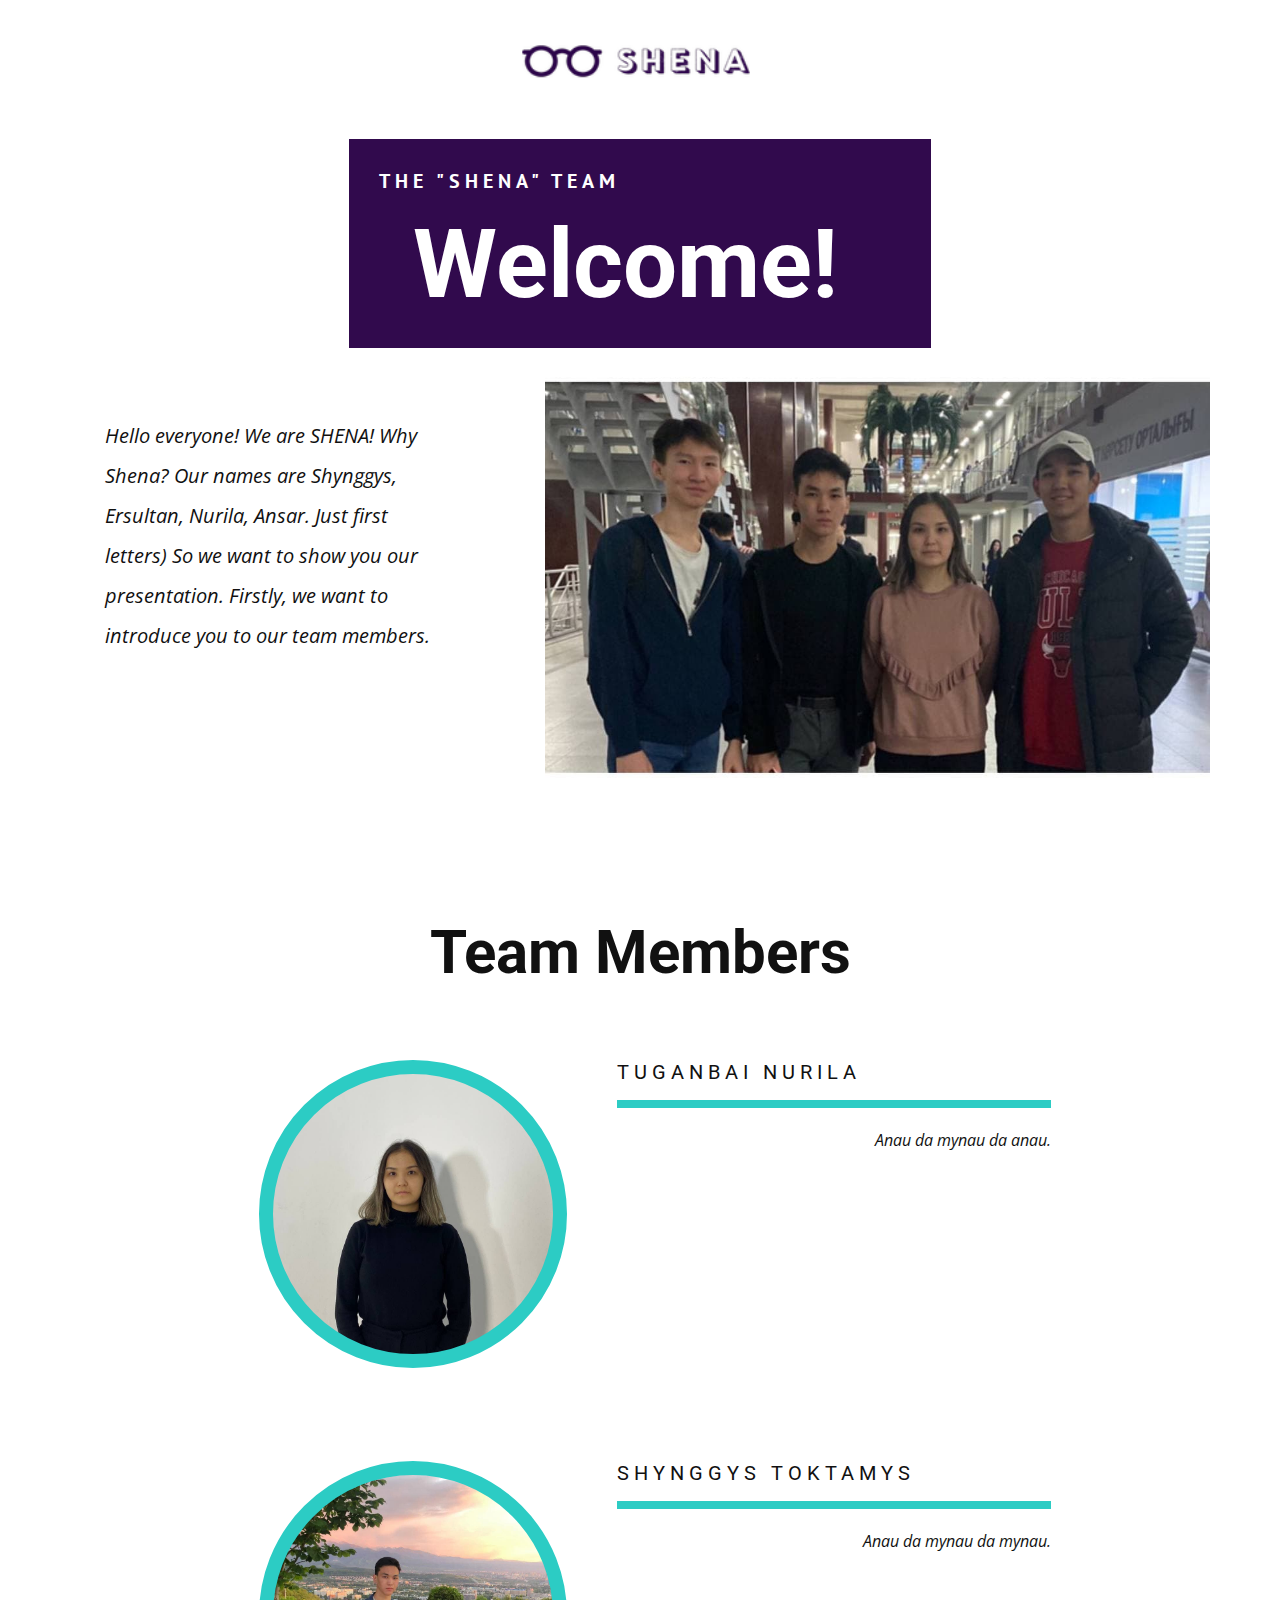
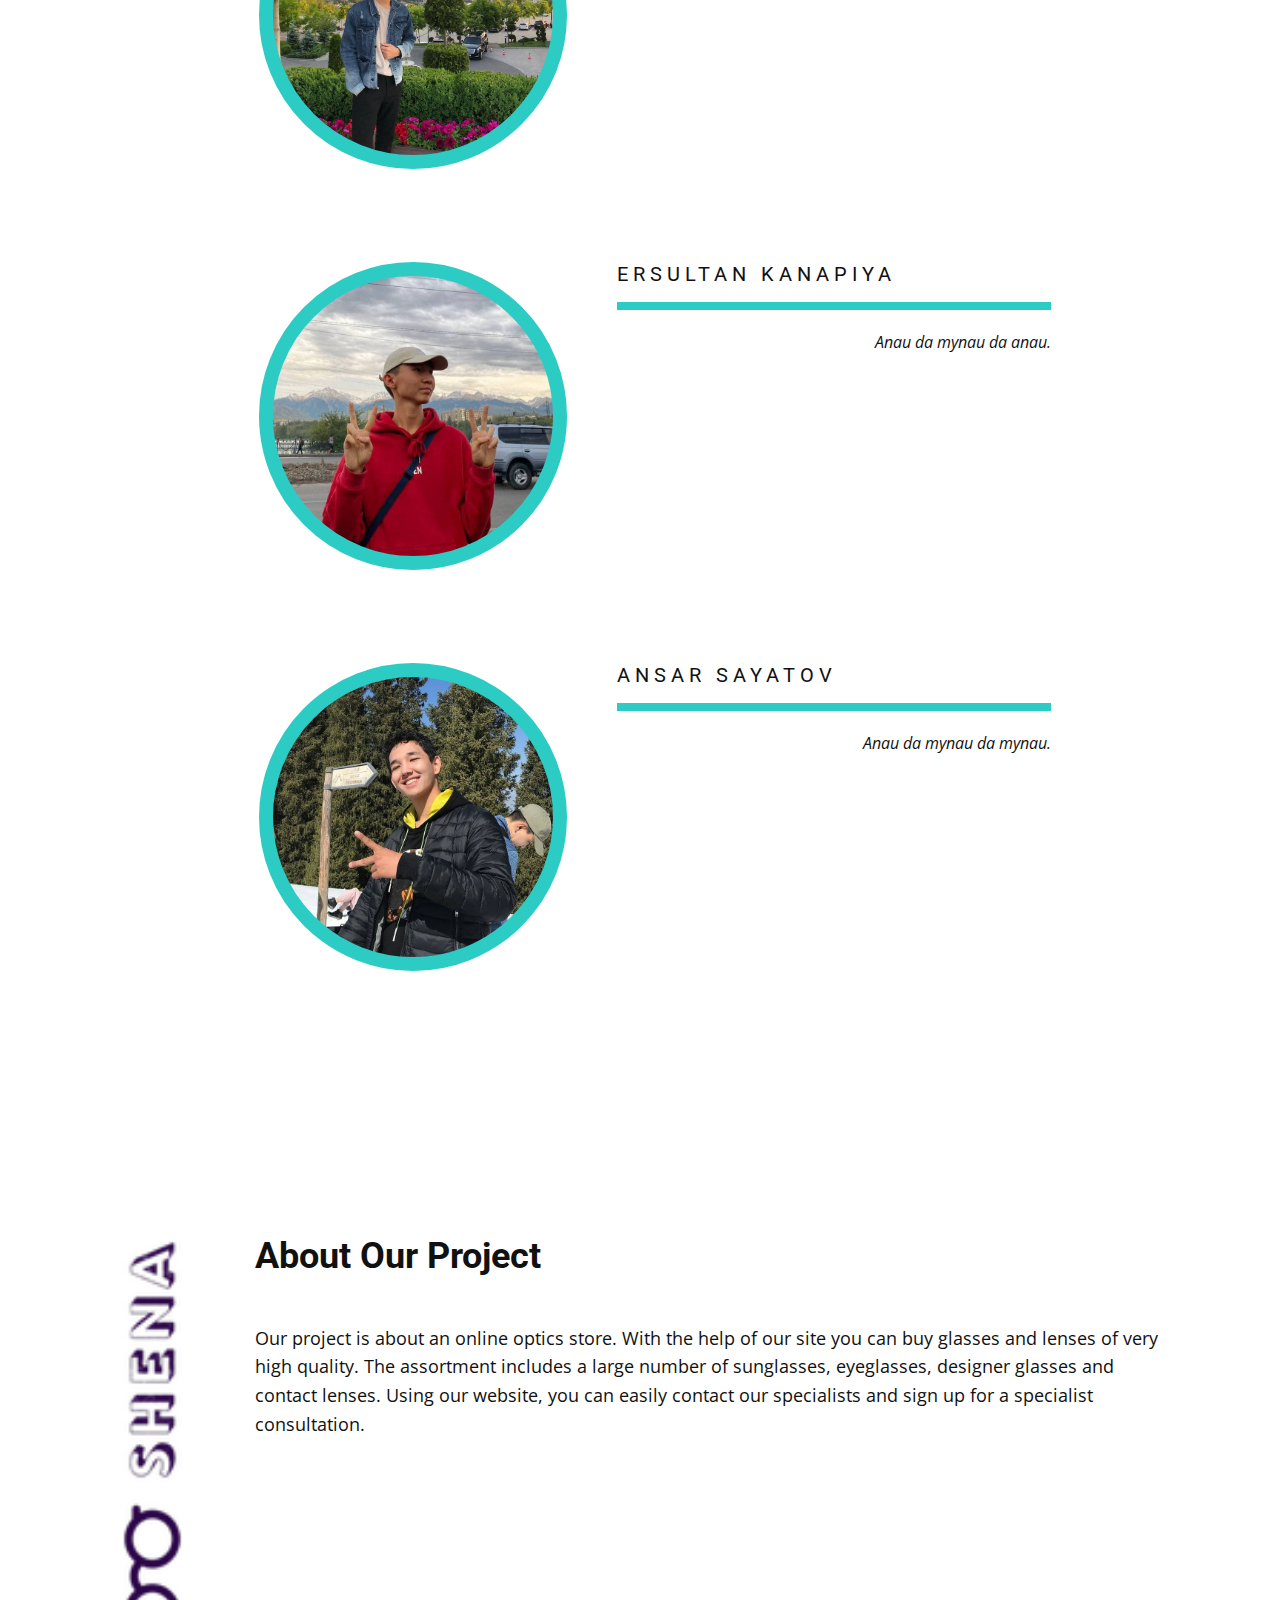
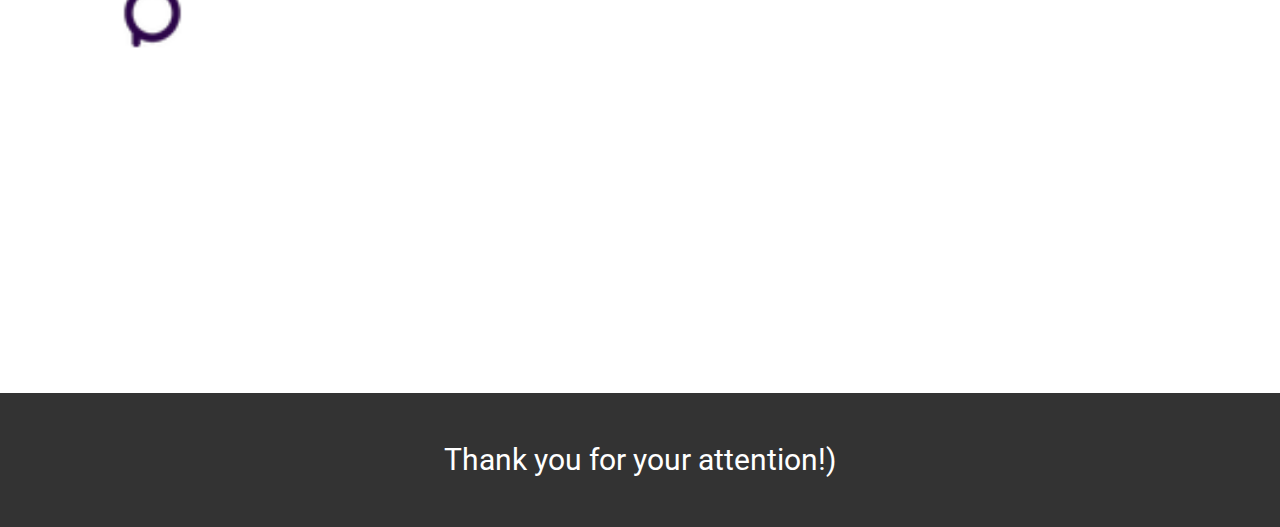
==== index.html @ bd460bbb "Add files via upload" ====
<!DOCTYPE html>
<html style="font-size: 16px;">
  <head>
    <meta name="viewport" content="width=device-width, initial-scale=1.0">
    <meta charset="utf-8">
    <meta name="keywords" content="Welcome!, We Create, We work with user research, UX design, UI and engineering, ​Corporate Identity, Brand Identity Design Agency, ​Information partners">
    <meta name="description" content="">
    <meta name="page_type" content="np-template-header-footer-from-plugin">
    <title>Home</title>
    <link rel="stylesheet" href="nicepage.css" media="screen">
    <link rel="stylesheet" href="Home.css" media="screen">
    <script class="u-script" type="text/javascript" src="jquery.js" defer=""></script>
    <script class="u-script" type="text/javascript" src="nicepage.js" defer=""></script>
    <meta name="generator" content="Nicepage 4.2.6, nicepage.com">
    <link id="u-theme-google-font" rel="stylesheet" href="https://fonts.googleapis.com/css?family=Roboto:100,100i,300,300i,400,400i,500,500i,700,700i,900,900i|Open+Sans:300,300i,400,400i,600,600i,700,700i,800,800i">
    <link id="u-page-google-font" rel="stylesheet" href="https://fonts.googleapis.com/css?family=PT+Sans:400,400i,700,700i|Roboto:100,100i,300,300i,400,400i,500,500i,700,700i,900,900i">
    
    
    
    
    
    
    
    
    
    <script type="application/ld+json">{
		"@context": "http://schema.org",
		"@type": "Organization",
		"name": "",
		"logo": "images/LogoSample_ByTailorBrnds1.jpg"
}</script>
    <meta name="theme-color" content="#478ac9">
    <meta property="og:title" content="Home">
    <meta property="og:type" content="website">
  </head>
  <body class="u-body"><header class="u-clearfix u-header u-header" id="sec-dd18"><div class="u-clearfix u-sheet u-valign-middle u-sheet-1">
        <a href="https://nicepage.com" class="u-image u-logo u-image-1" data-image-width="198" data-image-height="82">
          <img src="images/LogoSample_ByTailorBrnds1.jpg" class="u-logo-image u-logo-image-1">
        </a>
      </div></header>
    <section class="u-clearfix u-grey-150 u-section-1" id="carousel_f3b6">
      <div class="u-clearfix u-sheet u-valign-middle-md u-sheet-1">
        <div class="u-clearfix u-expanded-width-md u-expanded-width-sm u-expanded-width-xs u-layout-wrap u-layout-wrap-1">
          <div class="u-gutter-0 u-layout">
            <div class="u-layout-row">
              <div class="u-align-center-xs u-align-left-lg u-align-left-md u-align-left-sm u-align-left-xl u-container-style u-layout-cell u-size-25 u-layout-cell-1">
                <div class="u-container-layout u-valign-top-sm u-valign-top-xs u-container-layout-1">
                  <p class="u-text u-text-1">Hello everyone! We are SHENA! Why Shena? Our names are Shynggys, Ersultan, Nurila, Ansar. Just first letters) So we want to show you our presentation.
                    Firstly, we want to introduce you to our team members.
                  </p>
                </div>
              </div>
              <div class="u-align-right u-container-style u-image u-layout-cell u-size-35 u-image-1" data-image-width="1023" data-image-height="1280">
                <div class="u-container-layout u-container-layout-2">
                  <div class="u-align-center-sm u-align-center-xs u-container-style u-custom-color-1 u-group u-group-1">
                    <div class="u-container-layout u-valign-middle-xs u-container-layout-3">
                      <h5 class="u-text u-text-2">The "SHENA" team&nbsp;</h5>
                      <h2 class="u-text u-text-3">Welcome!</h2>
                    </div>
                  </div>
                </div>
              </div>
            </div>
          </div>
        </div>
      </div>
    </section>
    


    <section class="u-align-center-lg u-align-center-md u-align-center-sm u-align-center-xl u-align-left-xs u-clearfix u-grey-150 u-section-4" id="carousel_2162">
      <div class="u-clearfix u-sheet u-sheet-1">
        <h2 class="u-text u-text-default u-text-1">Team Members</h2>
        <p class="u-text u-text-2"></p>
        <div class="u-expanded-width-sm u-expanded-width-xs u-list u-list-1">
          <div class="u-repeater u-repeater-1">
            <div class="u-align-center-xs u-container-style u-list-item u-repeater-item">
              <div class="u-container-layout u-similar-container u-valign-bottom-lg u-valign-bottom-md u-valign-bottom-xl u-valign-top-sm u-valign-top-xs u-container-layout-1">
                <div alt="" class="u-border-14 u-border-palette-4-base u-image u-image-circle u-image-1" data-image-width="874" data-image-height="874"></div>
                <div class="u-align-left u-container-style u-group u-group-1">
                  <div class="u-container-layout u-valign-middle-sm u-valign-middle-xs u-valign-top-lg u-valign-top-md u-valign-top-xl u-container-layout-2">
                    <h5 class="u-text u-text-4"> Tuganbai Nurila</h5>
                    <div class="u-border-8 u-border-palette-4-base u-expanded-width u-line u-line-horizontal u-line-1"></div>
                    <p class="u-text u-text-5">Anau da mynau da anau.</p>
                  </div>
                </div>
              </div>
            </div>
            <div class="u-align-center-xs u-container-style u-list-item u-repeater-item">
              <div class="u-container-layout u-similar-container u-valign-bottom-lg u-valign-bottom-md u-valign-bottom-xl u-valign-top-sm u-valign-top-xs u-container-layout-3">
                <div alt="" class="u-border-14 u-border-palette-4-base u-image u-image-circle u-image-2" data-image-width="960" data-image-height="960"></div>
                <div class="u-container-style u-group u-video-cover u-group-2">
                  <div class="u-container-layout u-valign-middle-sm u-valign-middle-xs u-valign-top-lg u-valign-top-md u-valign-top-xl u-container-layout-4">
                    <h5 class="u-text u-text-default u-text-6"> Shynggys Toktamys</h5>
                    <div class="u-border-8 u-border-palette-4-base u-expanded-width u-line u-line-horizontal u-line-2"></div>
                    <p class="u-text u-text-default u-text-7">Anau da mynau da mynau.</p>
                  </div>
                </div>
              </div>
            </div>
            <div class="u-align-center-xs u-container-style u-list-item u-repeater-item">
              <div class="u-container-layout u-similar-container u-valign-bottom-lg u-valign-bottom-md u-valign-bottom-xl u-valign-top-sm u-valign-top-xs u-container-layout-5">
                <div alt="" class="u-border-14 u-border-palette-4-base u-image u-image-circle u-image-3" data-image-width="770" data-image-height="770"></div>
                <div class="u-align-left u-container-style u-group u-video-cover u-group-3">
                  <div class="u-container-layout u-valign-middle-sm u-valign-middle-xs u-valign-top-lg u-valign-top-md u-valign-top-xl u-container-layout-6">
                    <h5 class="u-text u-text-default u-text-8"> Ersultan Kanapiya</h5>
                    <div class="u-border-8 u-border-palette-4-base u-expanded-width u-line u-line-horizontal u-line-3"></div>
                    <p class="u-text u-text-default u-text-9">Anau da mynau da anau.</p>
                  </div>
                </div>
              </div>
            </div>
            <div class="u-align-center-xs u-container-style u-list-item u-repeater-item">
              <div class="u-container-layout u-similar-container u-valign-bottom-lg u-valign-bottom-md u-valign-bottom-xl u-valign-top-sm u-valign-top-xs u-container-layout-1">
                <div alt="" class="u-border-14 u-border-palette-4-base u-image u-image-circle u-image-4" data-image-width="756" data-image-height="756"></div>
                <div class="u-align-left u-container-style u-group u-group-4">
                  <div class="u-container-layout u-valign-middle-sm u-valign-middle-xs u-valign-top-lg u-valign-top-md u-valign-top-xl u-container-layout-2">
                    <h5 class="u-text u-text-10"> Ansar Sayatov</h5>
                    <div class="u-border-8 u-border-palette-4-base u-expanded-width u-line u-line-horizontal u-line-1"></div>
                    <p class="u-text u-text-11">Anau da mynau da mynau.</p>
                  </div>
                </div>
              </div>
            </div>
          </div>
        </div>
      </div>
    </section>
    



    <section class="u-clearfix u-grey-150 u-section-7" id="carousel_b356">
      <div class="u-clearfix u-sheet u-sheet-1">
        <div class="u-align-left u-container-style u-expanded-width-xs u-group u-white u-group-1">
          <div class="u-container-layout u-container-layout-1">
            <h2 class="u-text u-text-1">About Our Project<br></h2>
            <ul class="u-custom-list u-spacing-13 u-text u-text-2">
              
              Our project is about an online optics store. 
              With the help of our site you can buy glasses and lenses of very high quality. 
              The assortment includes a large number of sunglasses, eyeglasses, designer glasses and contact lenses. 
              Using our website, you can easily contact our specialists and sign up for a specialist consultation.
              
            </ul>
          </div>
        </div>
        <img alt="" class="u-align-left u-image u-image-default u-image-1" src="images/shelogo.jpg" data-image-width="71" data-image-height="196">
      </div>
    </section>
    
    
    
    <footer class="u-align-center u-clearfix u-footer u-grey-80 u-footer" id="sec-ff6a">
      <div class="u-clearfix u-sheet u-sheet-1">
        <h3 class="u-small-text u-text u-text-variant u-text-1">Thank you for your attention!)</h3>
      </div>
    </footer>
    
  </body>
</html>
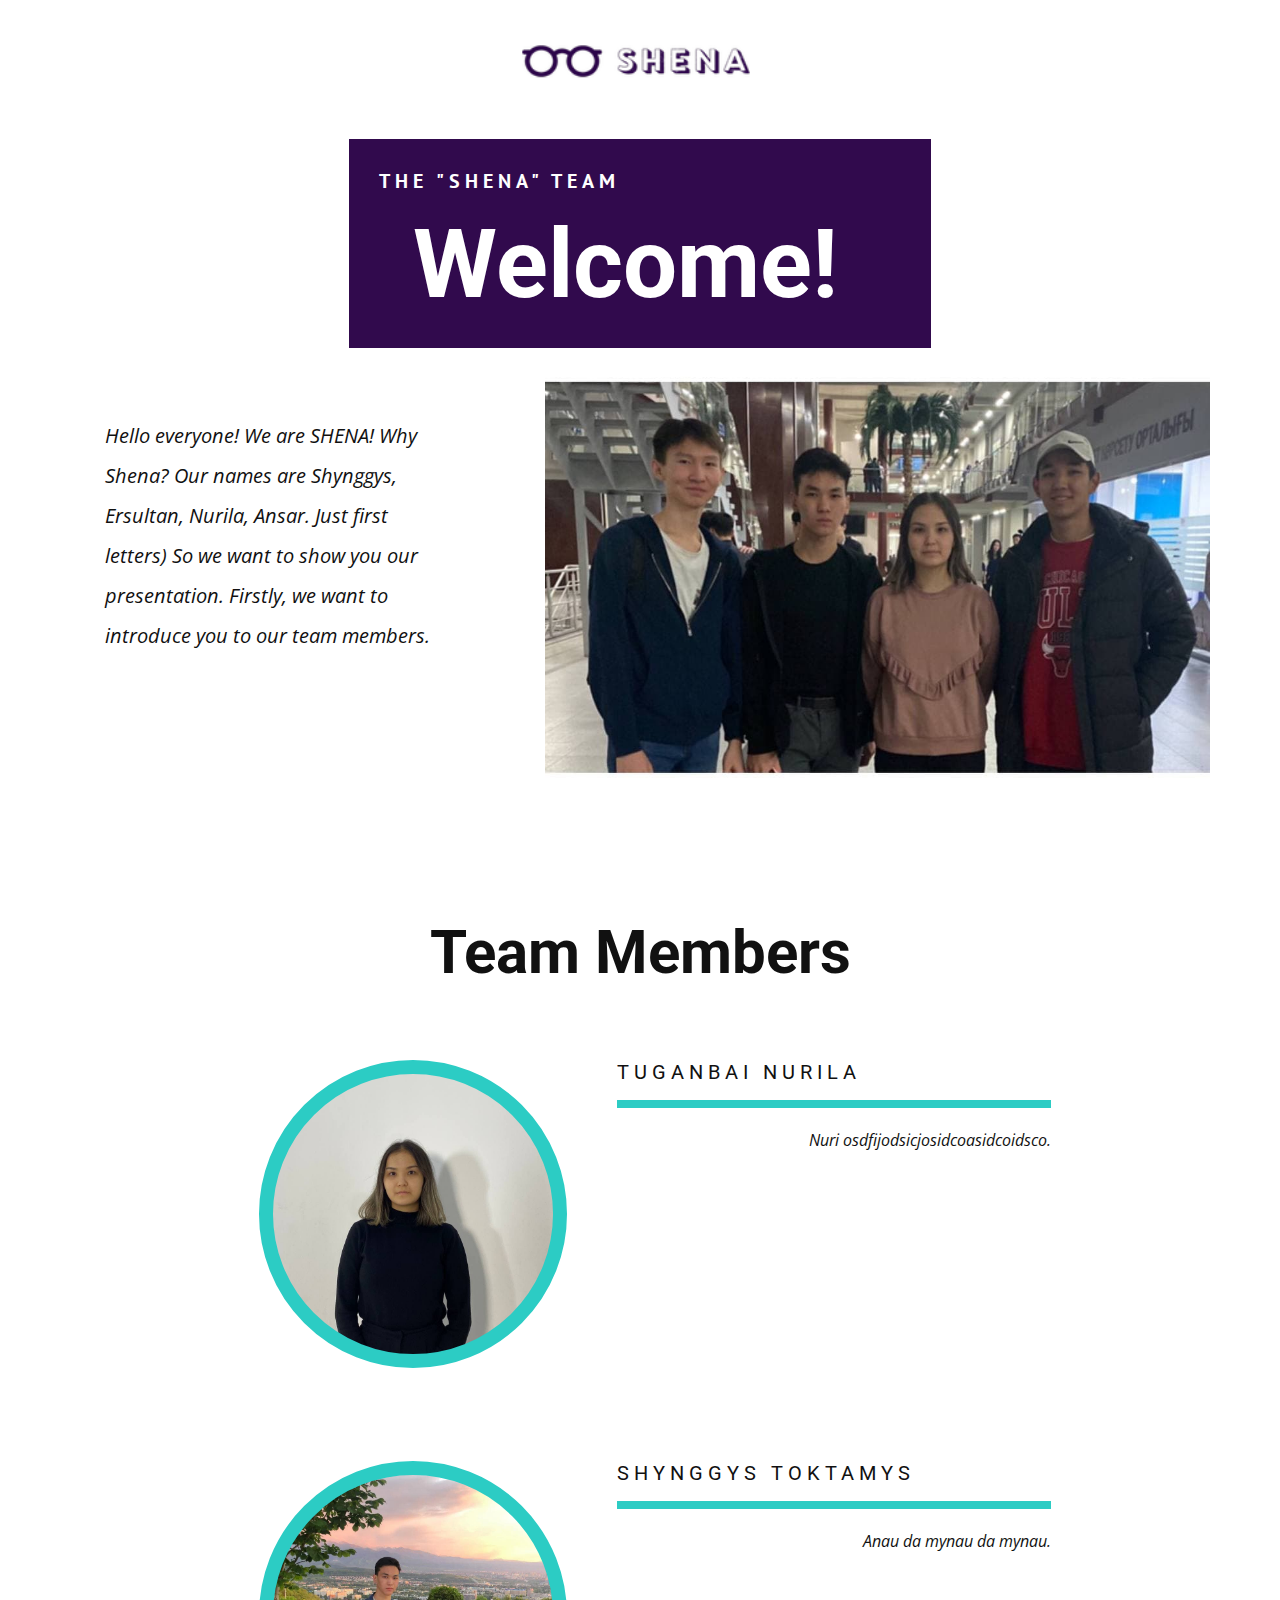
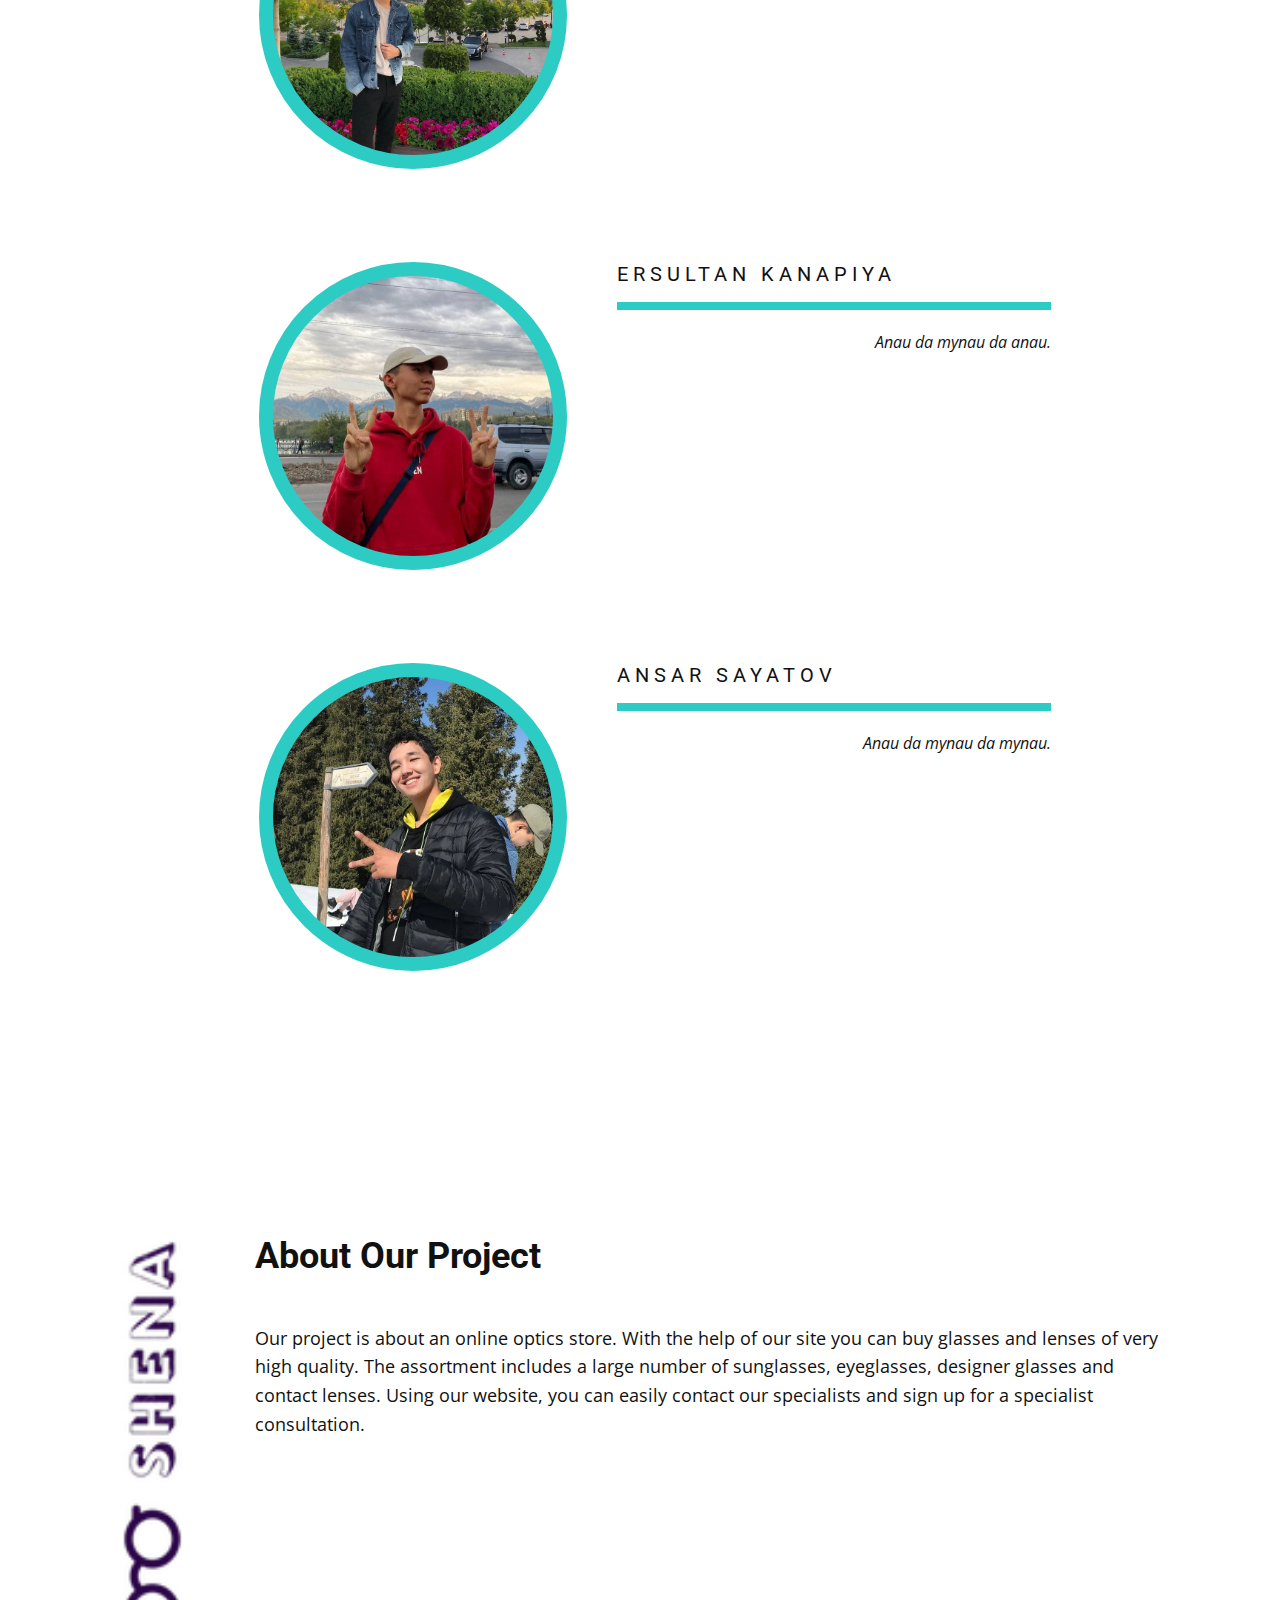
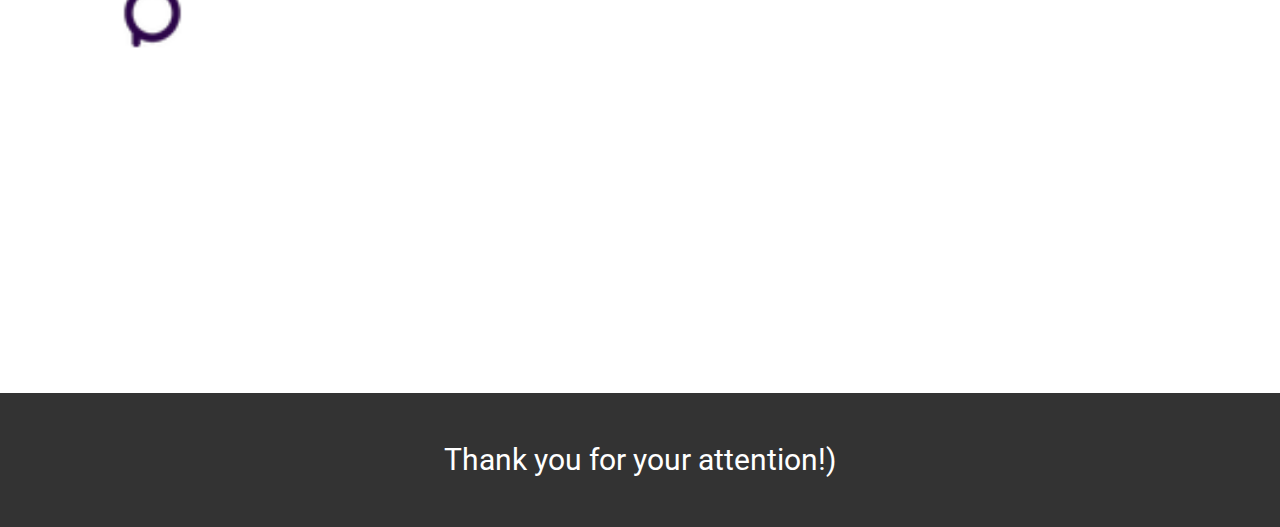
==== commit 8e4bdcc7: "Update index.html" ====
--- a/index.html
+++ b/index.html
@@ -81,7 +81,7 @@
                   <div class="u-container-layout u-valign-middle-sm u-valign-middle-xs u-valign-top-lg u-valign-top-md u-valign-top-xl u-container-layout-2">
                     <h5 class="u-text u-text-4"> Tuganbai Nurila</h5>
                     <div class="u-border-8 u-border-palette-4-base u-expanded-width u-line u-line-horizontal u-line-1"></div>
-                    <p class="u-text u-text-5">Anau da mynau da anau.</p>
+                    <p class="u-text u-text-5"> Nuri osdfijodsicjosidcoasidcoidsco.</p>
                   </div>
                 </div>
               </div>
@@ -158,4 +158,4 @@
     </footer>
     
   </body>
-</html>+</html>
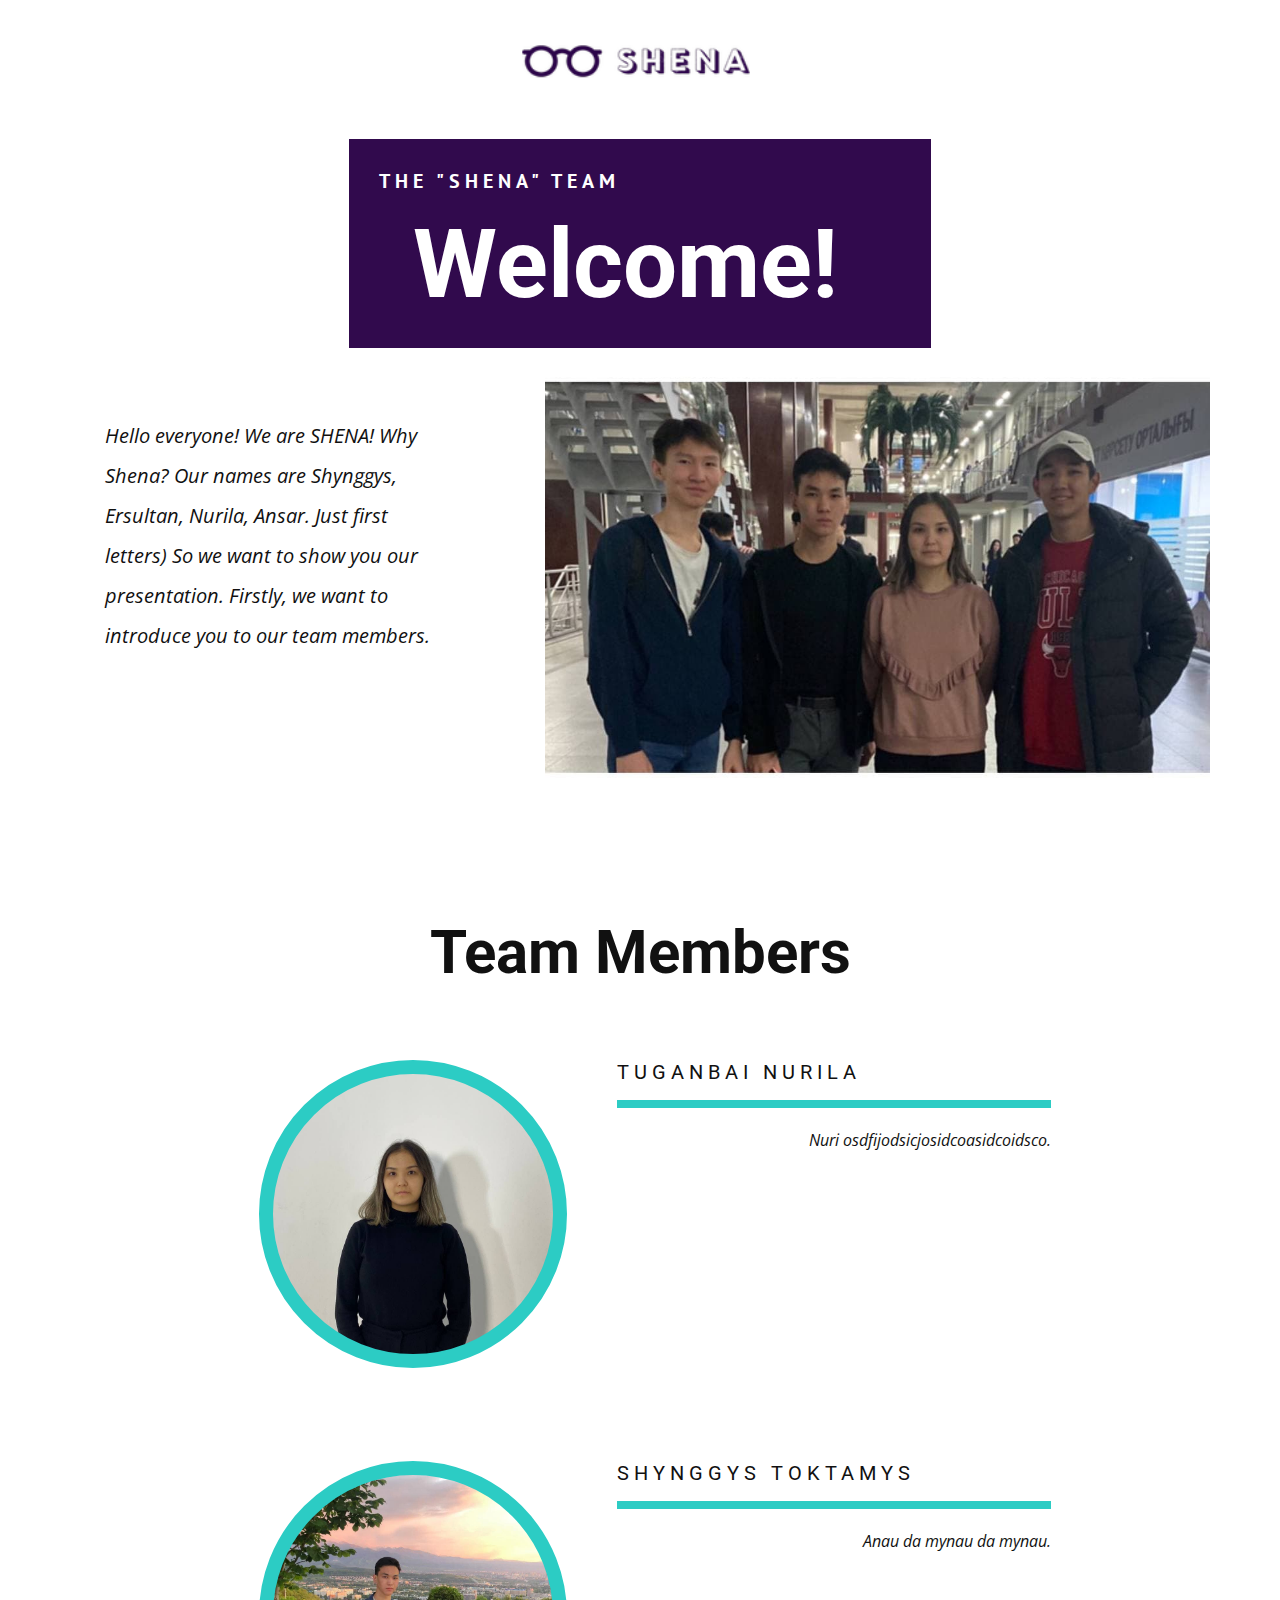
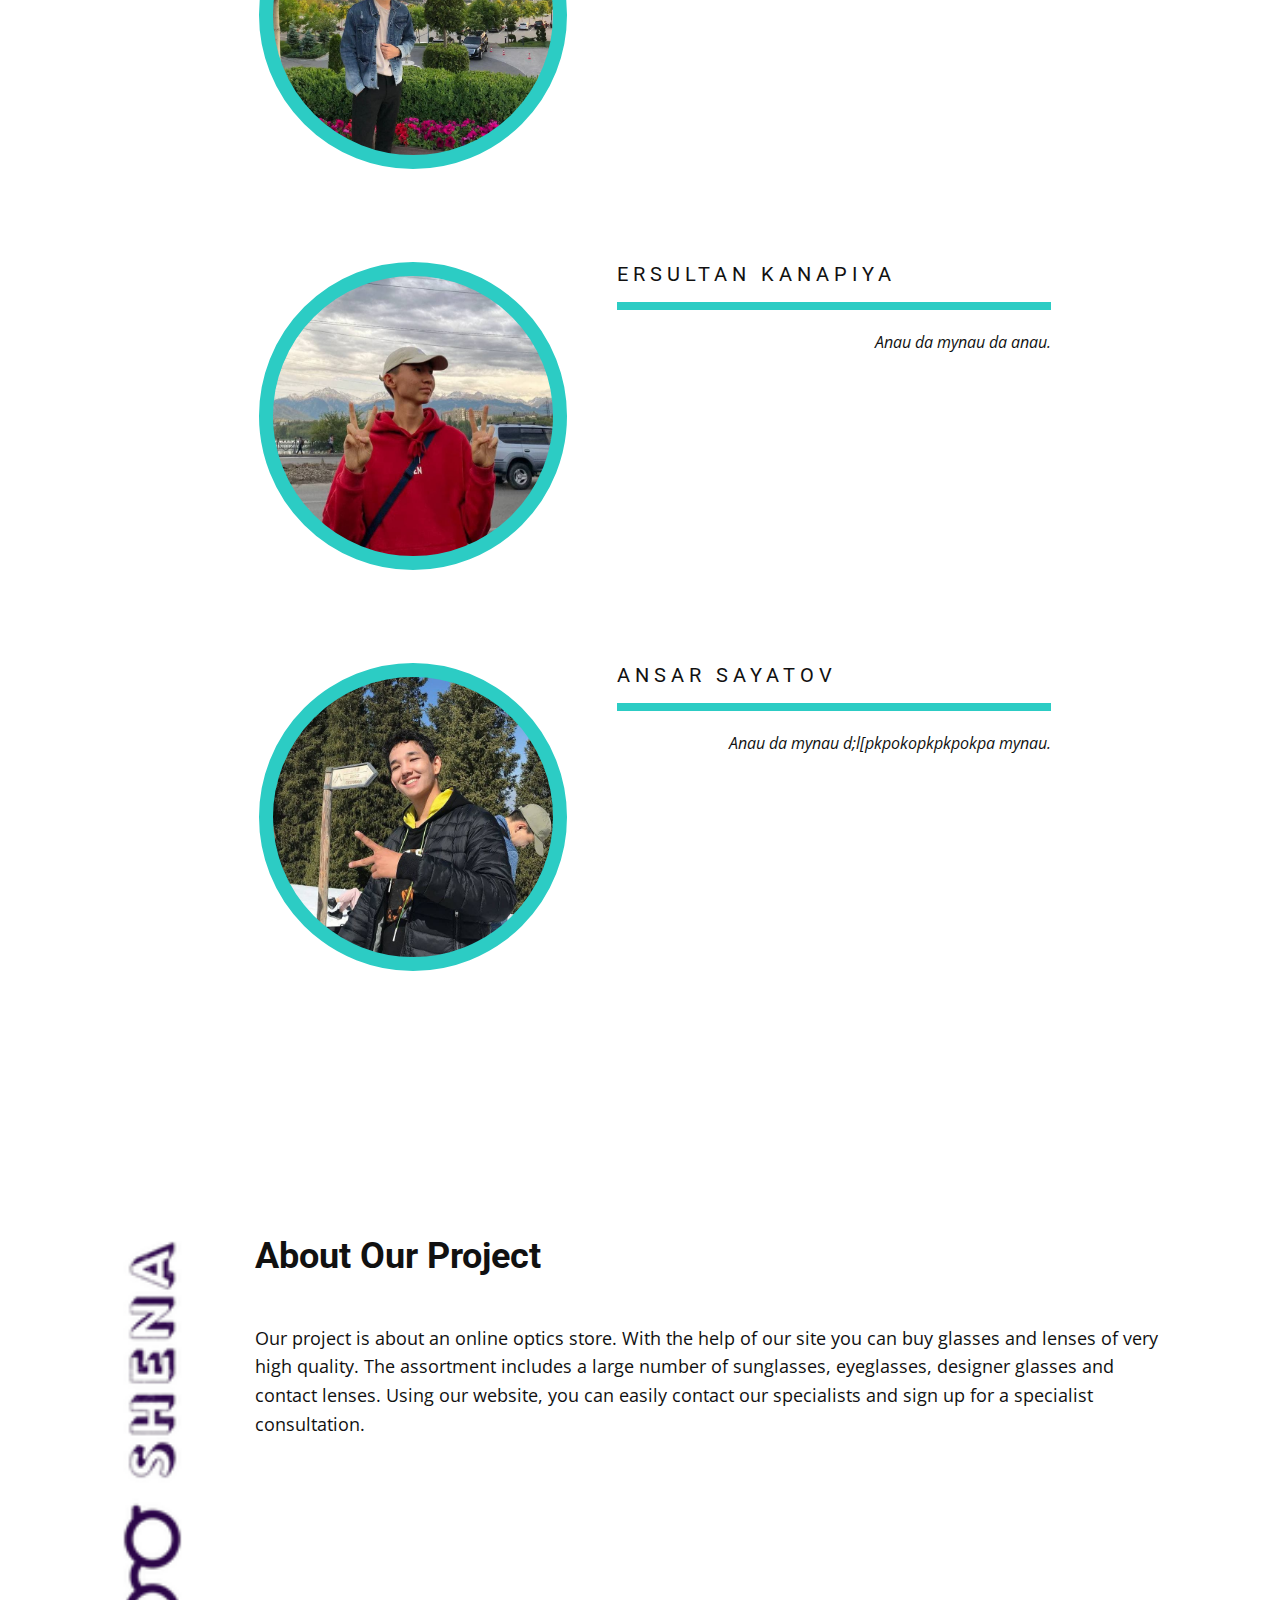
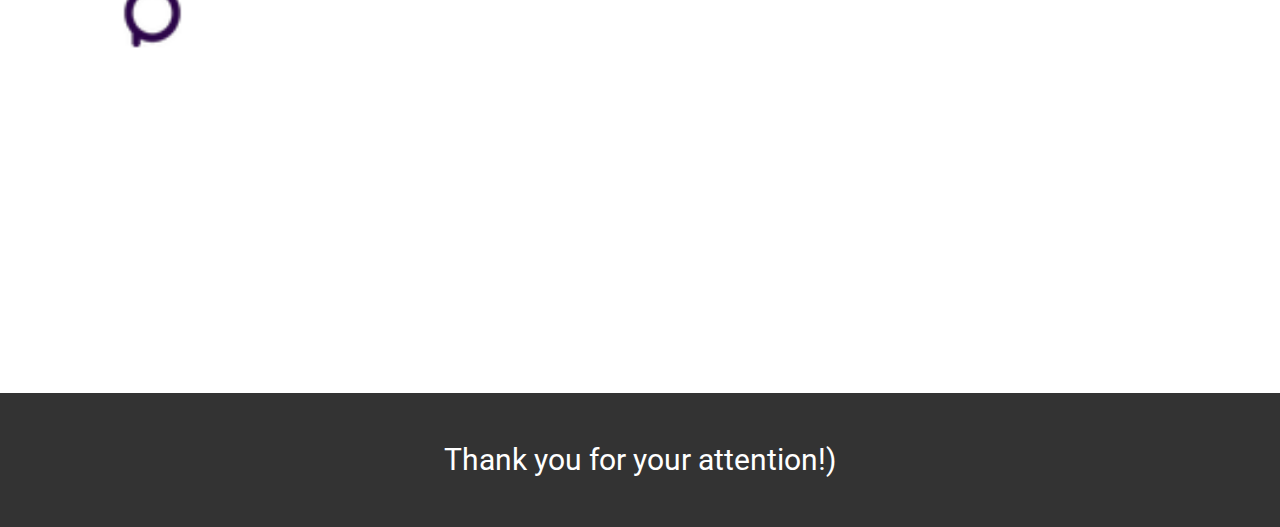
==== commit 1a38e1bf: "Update index.html" ====
--- a/index.html
+++ b/index.html
@@ -117,7 +117,7 @@
                   <div class="u-container-layout u-valign-middle-sm u-valign-middle-xs u-valign-top-lg u-valign-top-md u-valign-top-xl u-container-layout-2">
                     <h5 class="u-text u-text-10"> Ansar Sayatov</h5>
                     <div class="u-border-8 u-border-palette-4-base u-expanded-width u-line u-line-horizontal u-line-1"></div>
-                    <p class="u-text u-text-11">Anau da mynau da mynau.</p>
+                    <p class="u-text u-text-11">Anau da mynau d;l[pkpokopkpkpokpa mynau.</p>
                   </div>
                 </div>
               </div>
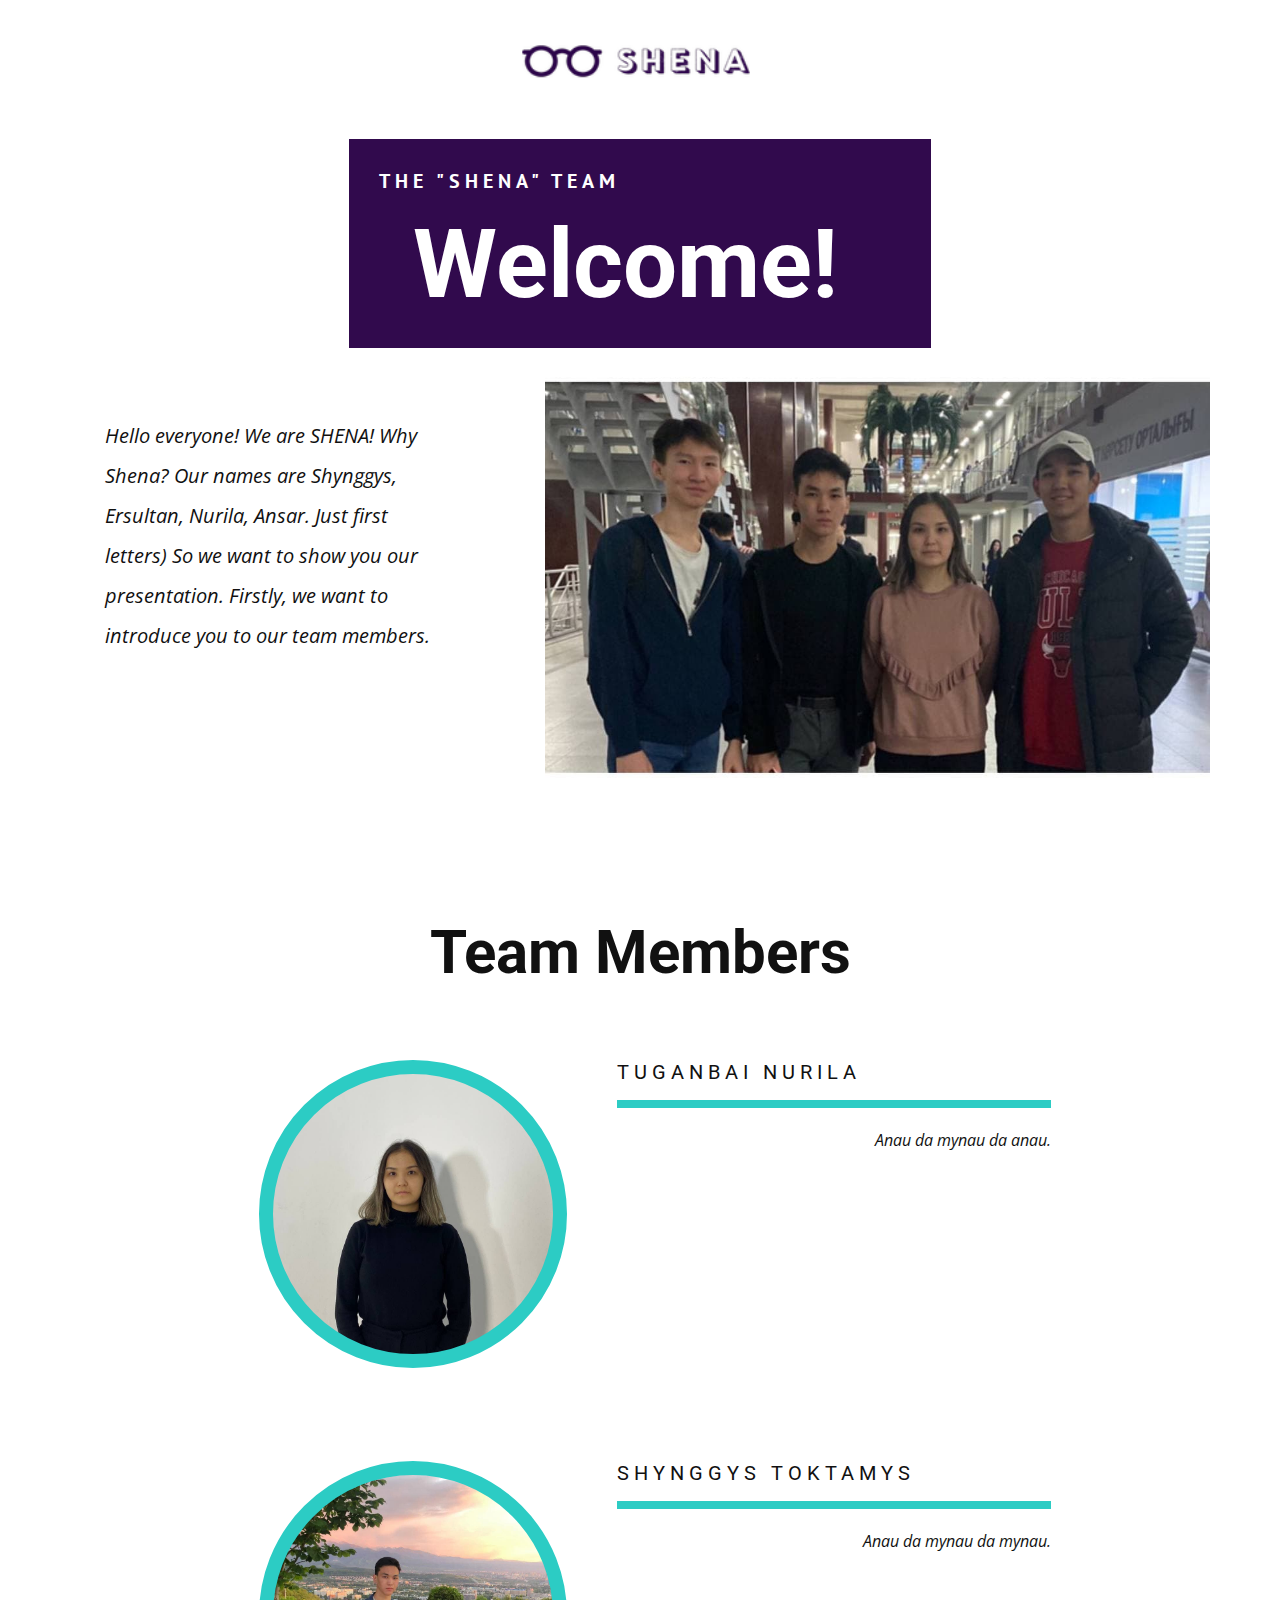
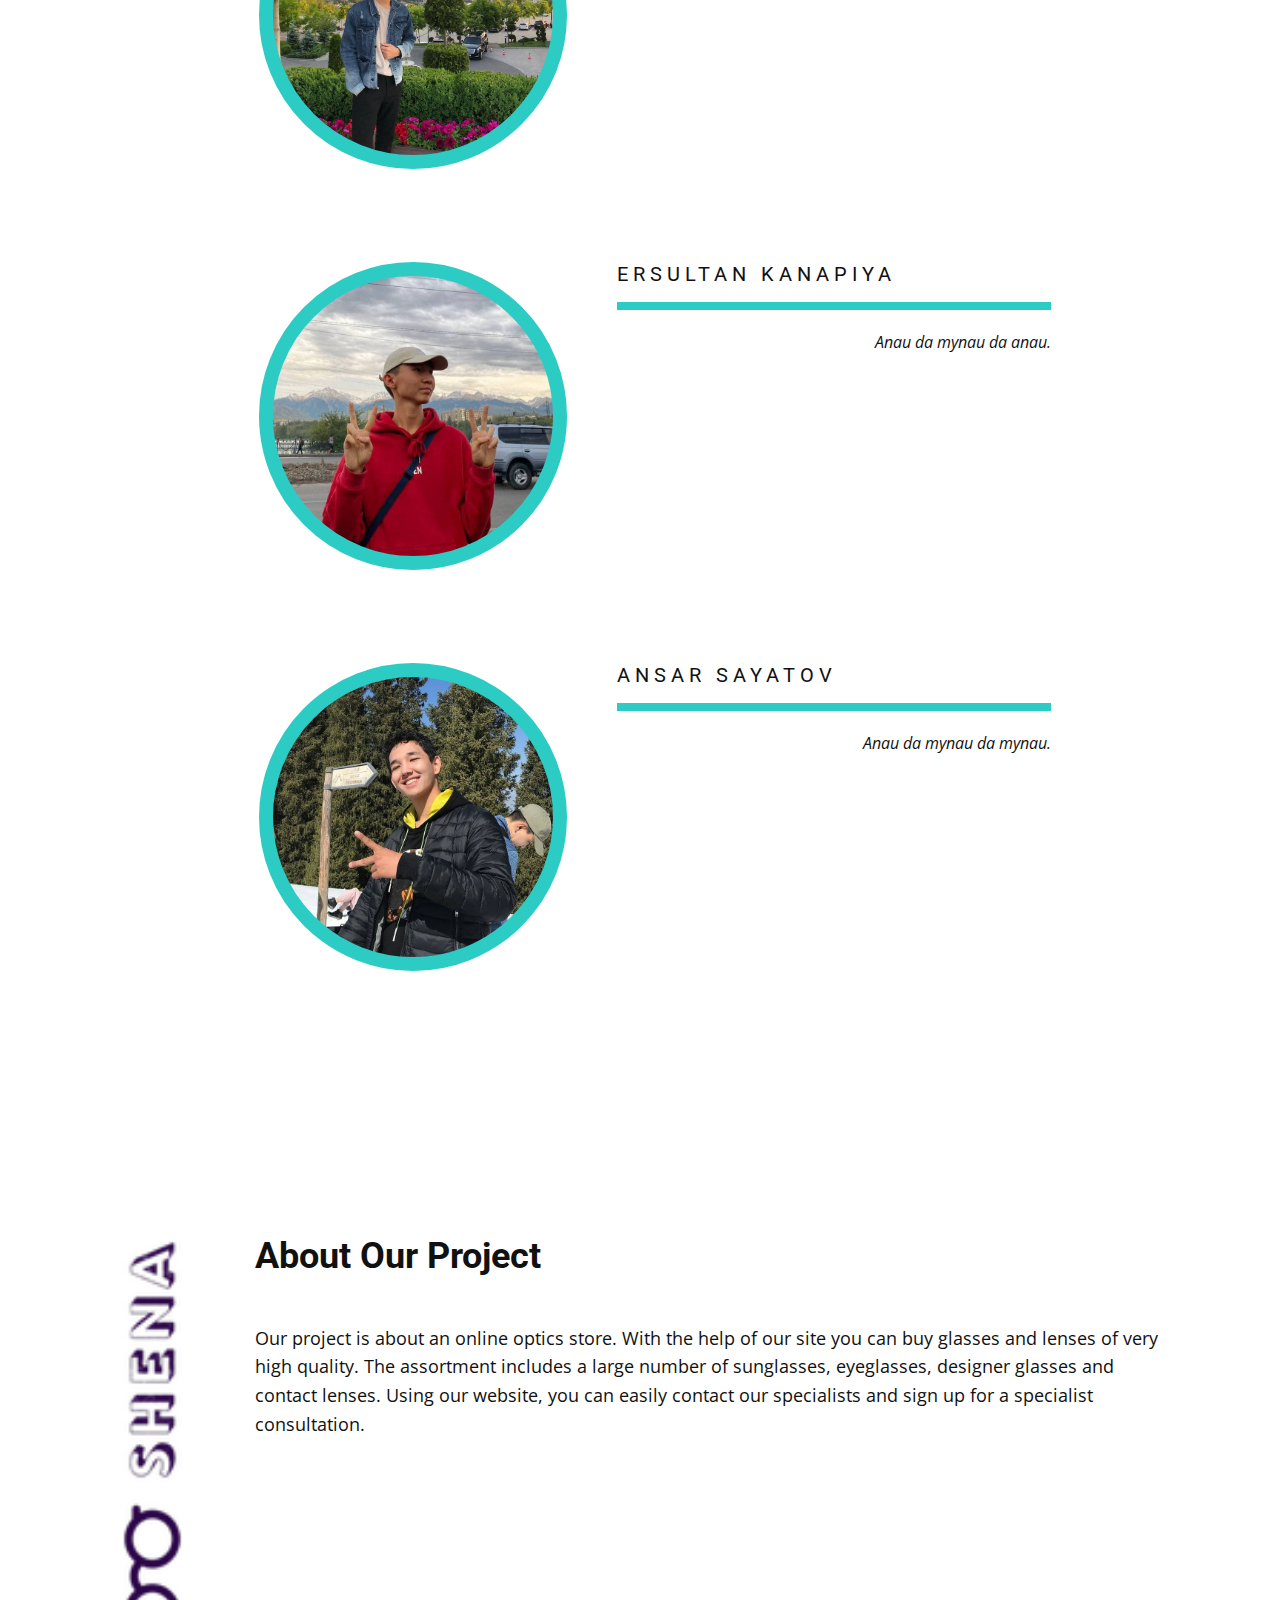
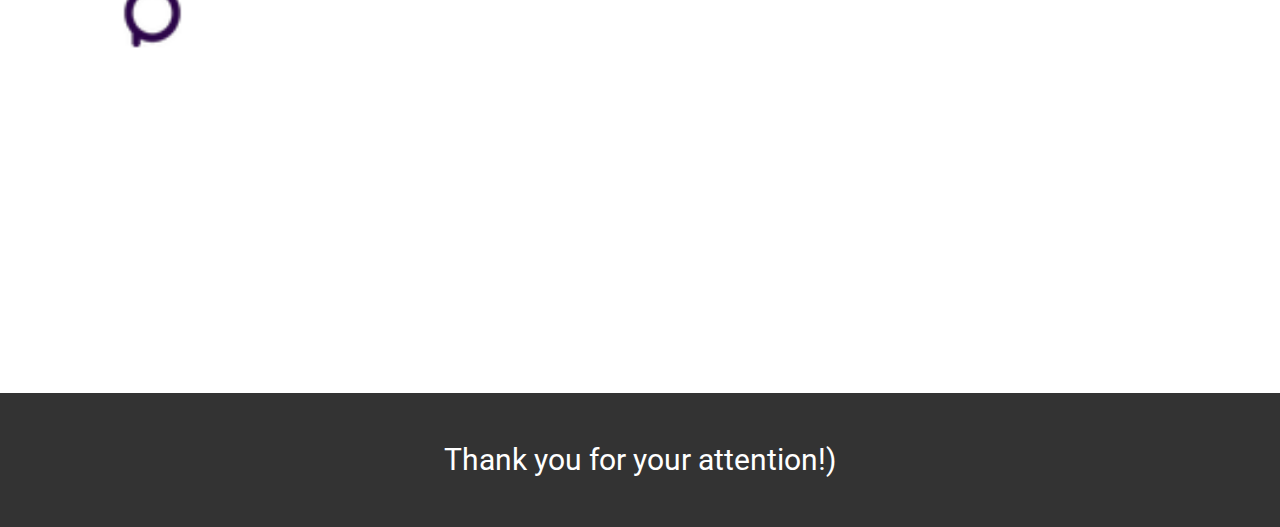
==== commit 3d364fdb: "Update index.html" ====
--- a/index.html
+++ b/index.html
@@ -6,7 +6,7 @@
     <meta name="keywords" content="Welcome!, We Create, We work with user research, UX design, UI and engineering, ​Corporate Identity, Brand Identity Design Agency, ​Information partners">
     <meta name="description" content="">
     <meta name="page_type" content="np-template-header-footer-from-plugin">
-    <title>Home</title>
+    <title>Presentation</title>
     <link rel="stylesheet" href="nicepage.css" media="screen">
     <link rel="stylesheet" href="Home.css" media="screen">
     <script class="u-script" type="text/javascript" src="jquery.js" defer=""></script>
@@ -81,7 +81,7 @@
                   <div class="u-container-layout u-valign-middle-sm u-valign-middle-xs u-valign-top-lg u-valign-top-md u-valign-top-xl u-container-layout-2">
                     <h5 class="u-text u-text-4"> Tuganbai Nurila</h5>
                     <div class="u-border-8 u-border-palette-4-base u-expanded-width u-line u-line-horizontal u-line-1"></div>
-                    <p class="u-text u-text-5"> Nuri osdfijodsicjosidcoasidcoidsco.</p>
+                    <p class="u-text u-text-5">Anau da mynau da anau.</p>
                   </div>
                 </div>
               </div>
@@ -117,7 +117,7 @@
                   <div class="u-container-layout u-valign-middle-sm u-valign-middle-xs u-valign-top-lg u-valign-top-md u-valign-top-xl u-container-layout-2">
                     <h5 class="u-text u-text-10"> Ansar Sayatov</h5>
                     <div class="u-border-8 u-border-palette-4-base u-expanded-width u-line u-line-horizontal u-line-1"></div>
-                    <p class="u-text u-text-11">Anau da mynau d;l[pkpokopkpkpokpa mynau.</p>
+                    <p class="u-text u-text-11">Anau da mynau da mynau.</p>
                   </div>
                 </div>
               </div>
@@ -145,7 +145,8 @@
             </ul>
           </div>
         </div>
-        <img alt="" class="u-align-left u-image u-image-default u-image-1" src="images/shelogo.jpg" data-image-width="71" data-image-height="196">
+        <a href="https://kikonikk.github.io/FinalProject/"><img alt="" class="u-align-left u-image u-image-default u-image-1" src="images/shelogo.jpg" data-image-width="71" data-image-height="150"></a>
+        
       </div>
     </section>
     
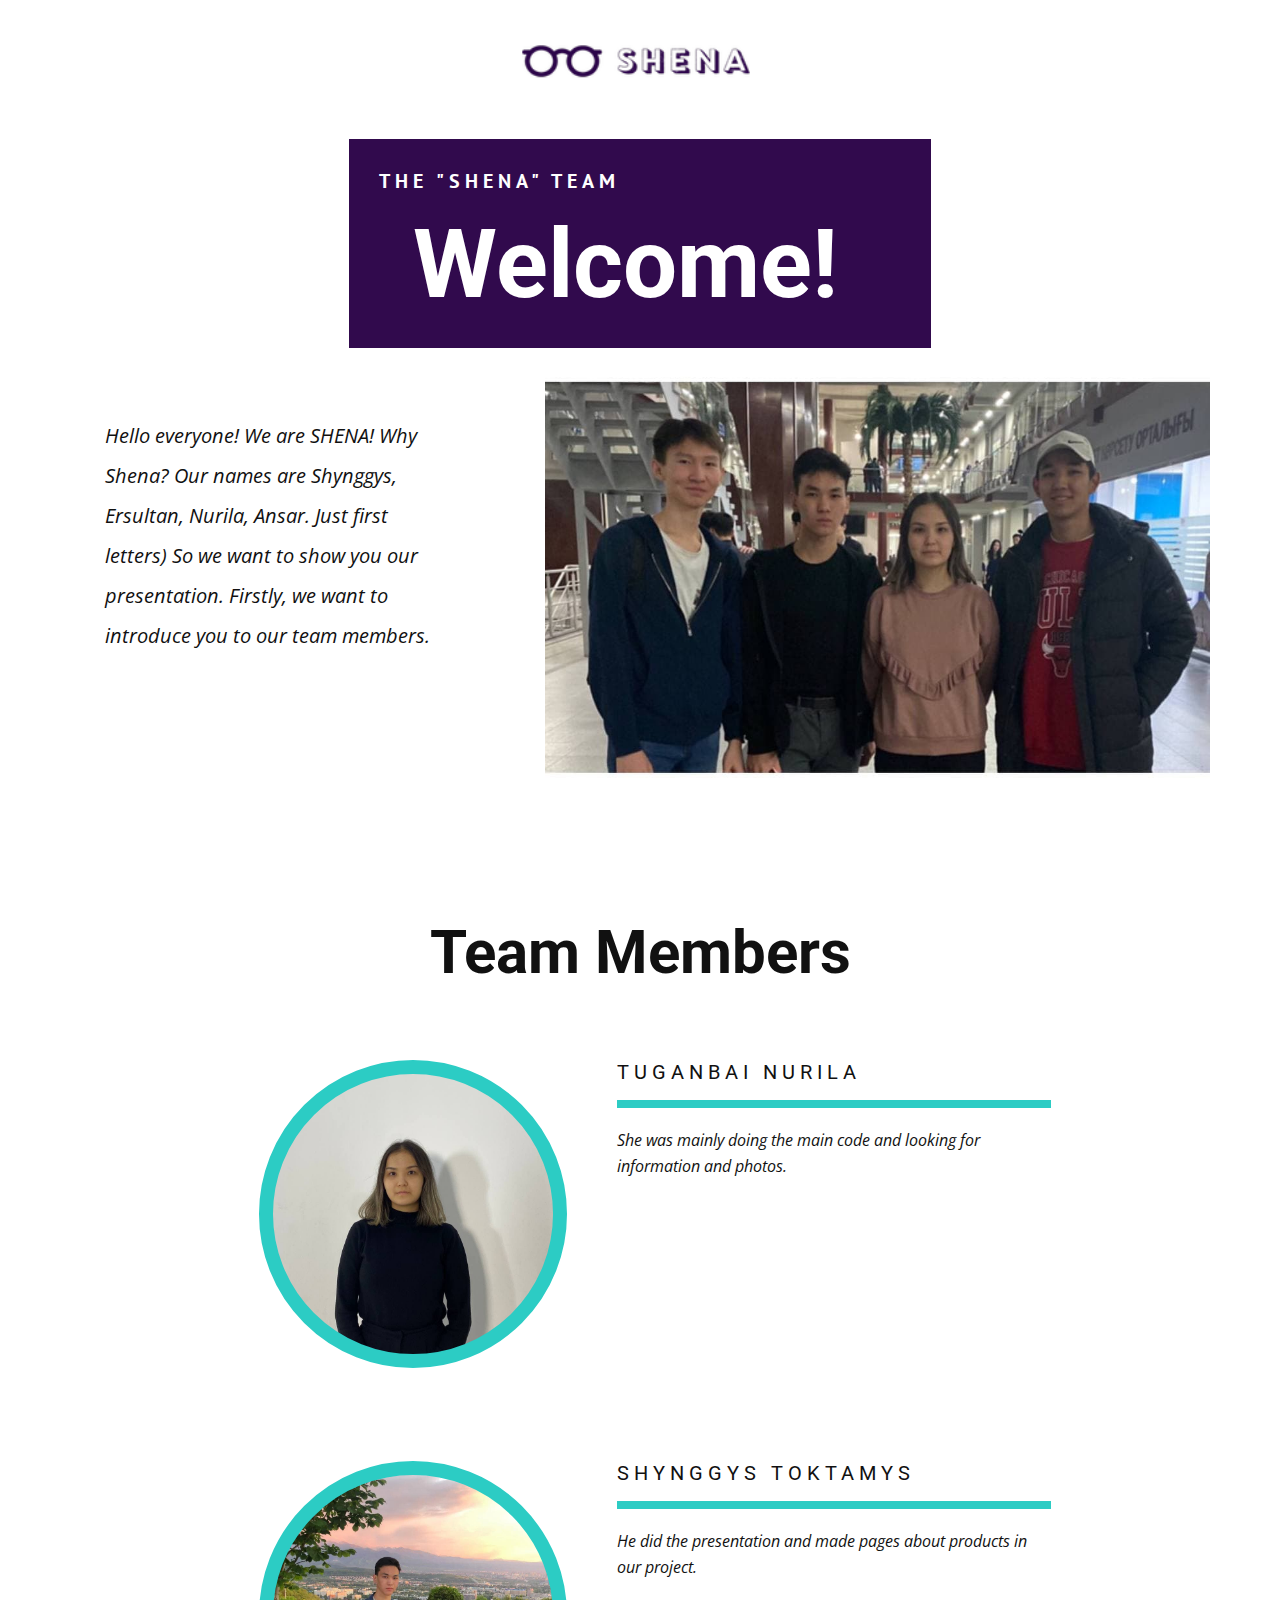
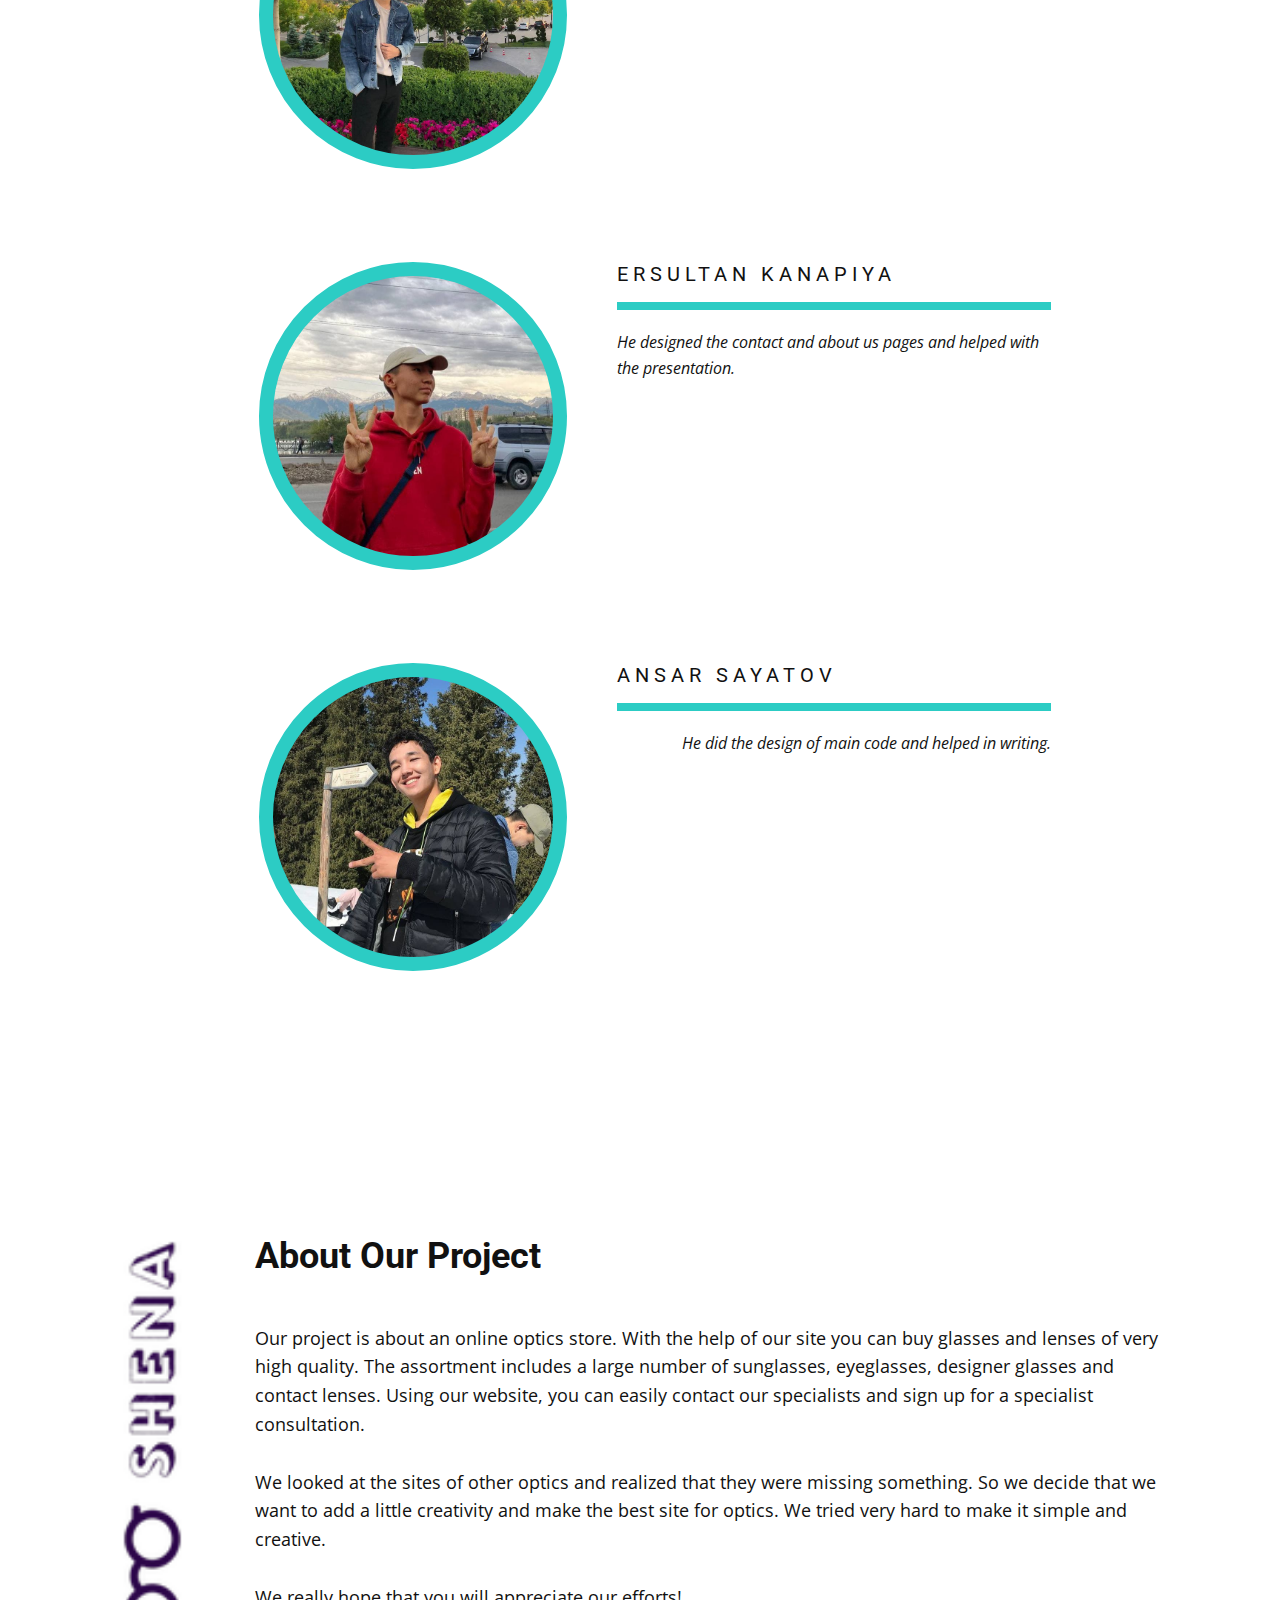
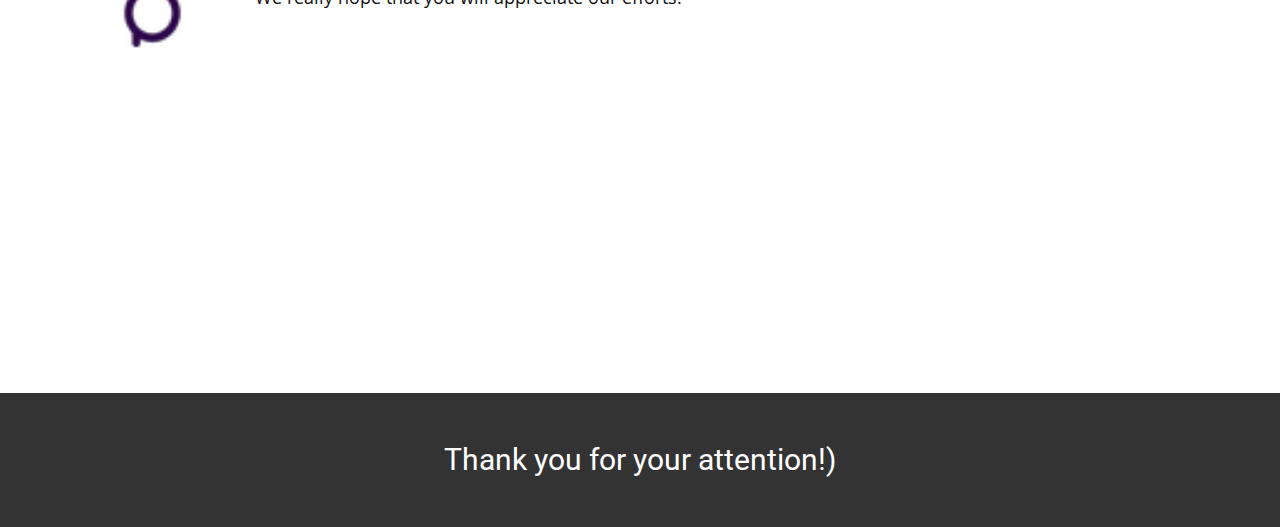
==== commit 1e58ceed: "Update index.html" ====
--- a/index.html
+++ b/index.html
@@ -81,7 +81,7 @@
                   <div class="u-container-layout u-valign-middle-sm u-valign-middle-xs u-valign-top-lg u-valign-top-md u-valign-top-xl u-container-layout-2">
                     <h5 class="u-text u-text-4"> Tuganbai Nurila</h5>
                     <div class="u-border-8 u-border-palette-4-base u-expanded-width u-line u-line-horizontal u-line-1"></div>
-                    <p class="u-text u-text-5">Anau da mynau da anau.</p>
+                    <p class="u-text u-text-5">She was mainly doing the main code and looking for information and photos.</p>
                   </div>
                 </div>
               </div>
@@ -93,7 +93,7 @@
                   <div class="u-container-layout u-valign-middle-sm u-valign-middle-xs u-valign-top-lg u-valign-top-md u-valign-top-xl u-container-layout-4">
                     <h5 class="u-text u-text-default u-text-6"> Shynggys Toktamys</h5>
                     <div class="u-border-8 u-border-palette-4-base u-expanded-width u-line u-line-horizontal u-line-2"></div>
-                    <p class="u-text u-text-default u-text-7">Anau da mynau da mynau.</p>
+                    <p class="u-text u-text-default u-text-7">He did the presentation and made pages about products in our project.</p>
                   </div>
                 </div>
               </div>
@@ -105,7 +105,7 @@
                   <div class="u-container-layout u-valign-middle-sm u-valign-middle-xs u-valign-top-lg u-valign-top-md u-valign-top-xl u-container-layout-6">
                     <h5 class="u-text u-text-default u-text-8"> Ersultan Kanapiya</h5>
                     <div class="u-border-8 u-border-palette-4-base u-expanded-width u-line u-line-horizontal u-line-3"></div>
-                    <p class="u-text u-text-default u-text-9">Anau da mynau da anau.</p>
+                    <p class="u-text u-text-default u-text-9">He designed the contact and about us pages and helped with the presentation.</p>
                   </div>
                 </div>
               </div>
@@ -117,7 +117,7 @@
                   <div class="u-container-layout u-valign-middle-sm u-valign-middle-xs u-valign-top-lg u-valign-top-md u-valign-top-xl u-container-layout-2">
                     <h5 class="u-text u-text-10"> Ansar Sayatov</h5>
                     <div class="u-border-8 u-border-palette-4-base u-expanded-width u-line u-line-horizontal u-line-1"></div>
-                    <p class="u-text u-text-11">Anau da mynau da mynau.</p>
+                    <p class="u-text u-text-11">He did the design of main code and helped in writing.</p>
                   </div>
                 </div>
               </div>
@@ -136,12 +136,21 @@
           <div class="u-container-layout u-container-layout-1">
             <h2 class="u-text u-text-1">About Our Project<br></h2>
             <ul class="u-custom-list u-spacing-13 u-text u-text-2">
-              
-              Our project is about an online optics store. 
-              With the help of our site you can buy glasses and lenses of very high quality. 
-              The assortment includes a large number of sunglasses, eyeglasses, designer glasses and contact lenses. 
+              Our project is about an online optics store.
+              With the help of our site you can buy glasses and lenses of very high quality.
+              The assortment includes a large number of sunglasses, eyeglasses, designer glasses and contact lenses.
               Using our website, you can easily contact our specialists and sign up for a specialist consultation.
-              
+
+              <br>
+              <br>
+
+              We looked at the sites of other optics and realized that they were missing something.
+              So we decide that we want to add a little creativity and make the best site for optics.
+              We tried very hard to make it simple and creative.
+
+              <br>
+              <br>
+              We really hope that you will appreciate our efforts!
             </ul>
           </div>
         </div>
